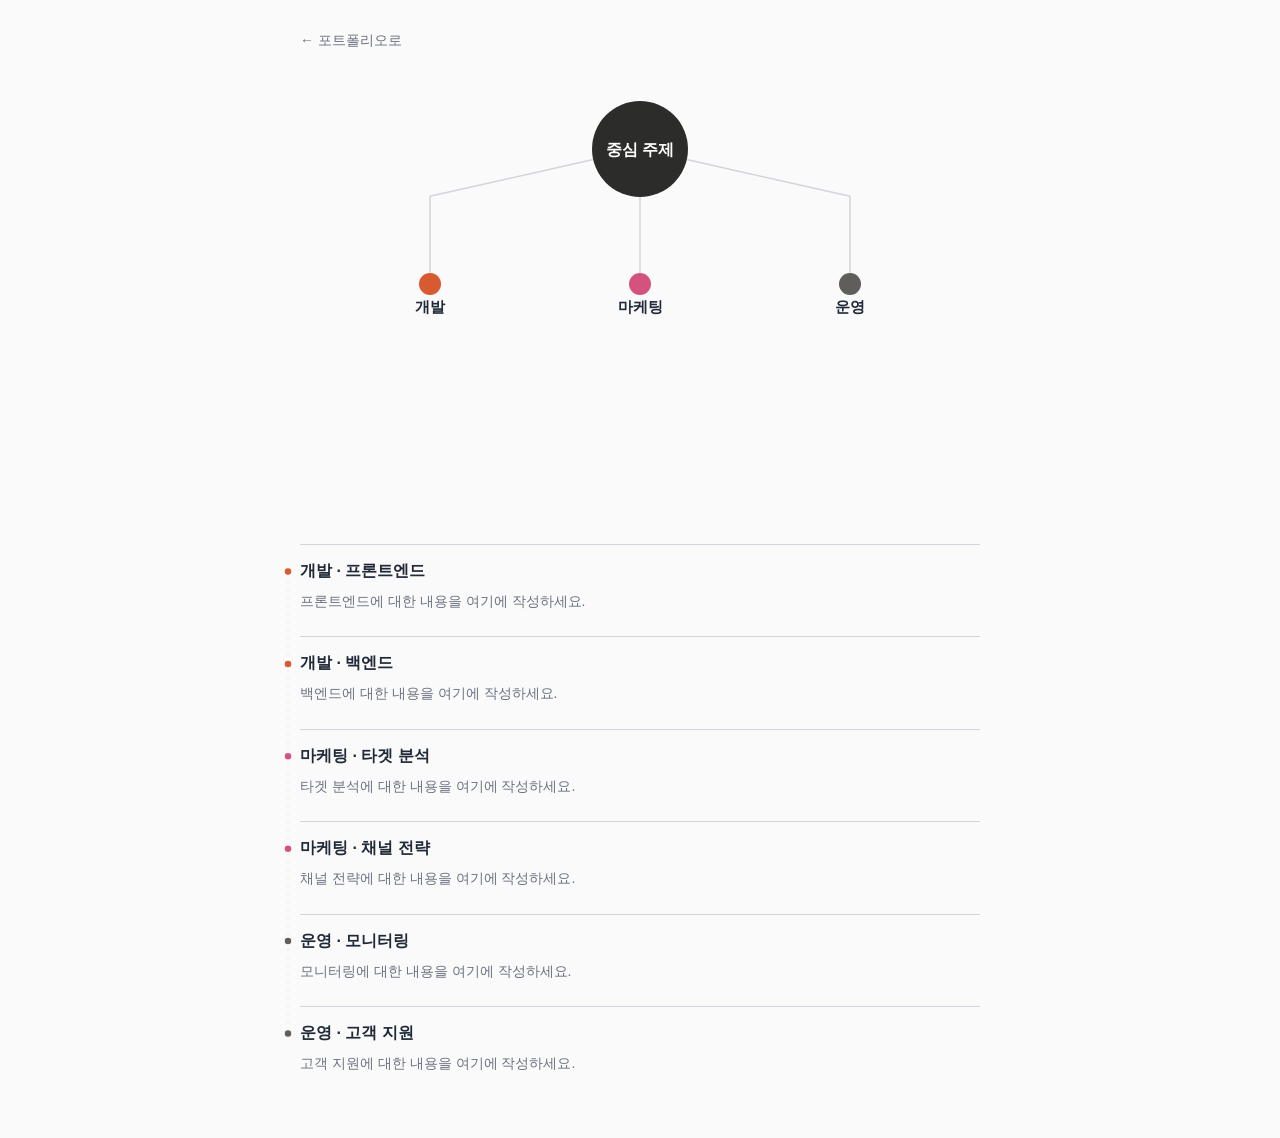
==== mindmap.html @ 27775f8b "Add mindmap component and switch homepage to a light color scheme - New mindmap.html: interactive mi" ====
<!DOCTYPE html>
<html lang="ko">
<head>
<meta charset="UTF-8">
<meta name="viewport" content="width=device-width, initial-scale=1.0">
<title>이용수 — 마인드맵</title>
<style>
  :root {
    --mm-text: #1f2937;
    --mm-text-secondary: #6b7280;
    --mm-line: #d1d5db;
    --mm-accent: #2563eb;
    --mm-root-fill: #2c2c2a;
    --mm-root-text: #ffffff;
  }
  html { scroll-behavior: auto; }
  body {
    margin: 0;
    position: relative;
    font-family: -apple-system, BlinkMacSystemFont, "Segoe UI", Roboto, "Apple SD Gothic Neo", "Noto Sans KR", sans-serif;
    background: #fafafa;
    display: flex;
    flex-direction: column;
    align-items: center;
    padding: 2rem 1rem 4rem;
    box-sizing: border-box;
  }
  .mm-back {
    width: 100%;
    max-width: 680px;
    margin: 0 auto 1.5rem;
    color: var(--mm-text-secondary);
    text-decoration: none;
    font-size: 14px;
  }
  .mm-back:hover { color: var(--mm-accent); }
  .mindmap {
    width: 100%;
    max-width: 680px;
    position: relative;
    z-index: 1;
  }
  .mindmap svg {
    width: 100%;
    height: auto;
    display: block;
  }
  .mm-branch, .mm-leaf {
    cursor: pointer;
  }
  .mm-branch:focus-visible circle,
  .mm-leaf:focus-visible circle {
    outline: 2px solid var(--mm-accent);
    outline-offset: 2px;
  }
  .mm-children {
    opacity: 0;
    pointer-events: none;
    transition: opacity 0.25s ease;
  }
  .mm-children.open {
    opacity: 1;
    pointer-events: auto;
  }
  .mm-branch:hover circle.mm-dot,
  .mm-leaf:hover circle.mm-dot {
    filter: brightness(1.1);
  }
  .mm-connector {
    transition: stroke 0.25s ease, stroke-width 0.25s ease;
  }
  .mm-connector.mm-path-highlight {
    stroke: var(--mm-accent);
    stroke-width: 2.5;
  }
  .mm-label-main {
    font-size: 15px;
    font-weight: 600;
    fill: var(--mm-text);
  }
  .mm-label-sub {
    font-size: 13px;
    font-weight: 400;
    fill: var(--mm-text-secondary);
  }
  .mm-label-root {
    font-size: 16px;
    font-weight: 600;
    fill: var(--mm-root-text);
  }

  #mm-leader-overlay {
    position: absolute;
    top: 0;
    left: 0;
    z-index: 0;
    pointer-events: none;
  }
  .mm-spine {
    fill: none;
    stroke: var(--mm-line);
    stroke-dasharray: 4 4;
    opacity: 0.35;
  }
  .mm-spine-dot {
    stroke: #fafafa;
    stroke-width: 1.5;
    transition: r 0.2s ease, fill 0.2s ease;
  }
  .mm-spine-dot.mm-path-highlight {
    fill: var(--mm-accent) !important;
    r: 6;
  }
  .mm-leader {
    fill: none;
    opacity: 0;
    transition: opacity 0.25s ease, stroke 0.25s ease, stroke-width 0.25s ease;
  }
  .mm-leader.mm-path-highlight {
    opacity: 1;
    stroke: var(--mm-accent);
    stroke-width: 2;
  }

  #mm-content {
    width: 100%;
    max-width: 680px;
    margin-top: 2.5rem;
    display: flex;
    flex-direction: column;
    gap: 1.5rem;
    position: relative;
    z-index: 1;
  }
  .mm-section {
    border-top: 1px solid var(--mm-line);
    padding-top: 1rem;
    scroll-margin-top: 1.5rem;
    background: #fafafa;
  }
  .mm-section-header {
    margin: 0 0 0.5rem;
    font-size: 16px;
    font-weight: 600;
    color: var(--mm-text);
    cursor: pointer;
  }
  .mm-section-header:hover,
  .mm-section-header:focus-visible {
    color: var(--mm-accent);
  }
  .mm-section-header:focus-visible {
    outline: 2px solid var(--mm-accent);
    outline-offset: 3px;
  }
  .mm-section-body {
    margin: 0;
    font-size: 14px;
    line-height: 1.6;
    color: var(--mm-text-secondary);
  }

  @media (prefers-reduced-motion: reduce) {
    html { scroll-behavior: auto; }
  }
</style>
</head>
<body>

<a class="mm-back" href="index.html">← 포트폴리오로</a>
<svg id="mm-leader-overlay" aria-hidden="true"></svg>
<div class="mindmap" id="mindmap-root"></div>
<div id="mm-content"></div>

<script>
(function () {
  var NS = 'http://www.w3.org/2000/svg';

  // 데이터: label/children 텍스트, 브랜치 추가·삭제, 각 세부 항목의 본문(text)을 필요에 맞게 수정하세요.
  var data = {
    label: '중심 주제',
    children: [
      { label: '개발', color: '#D85A30', children: [
        { label: '프론트엔드', text: '프론트엔드에 대한 내용을 여기에 작성하세요.' },
        { label: '백엔드', text: '백엔드에 대한 내용을 여기에 작성하세요.' }
      ]},
      { label: '마케팅', color: '#D4537E', children: [
        { label: '타겟 분석', text: '타겟 분석에 대한 내용을 여기에 작성하세요.' },
        { label: '채널 전략', text: '채널 전략에 대한 내용을 여기에 작성하세요.' }
      ]},
      { label: '운영', color: '#5F5E5A', children: [
        { label: '모니터링', text: '모니터링에 대한 내용을 여기에 작성하세요.' },
        { label: '고객 지원', text: '고객 지원에 대한 내용을 여기에 작성하세요.' }
      ]}
    ]
  };

  var prefersReduced = window.matchMedia && window.matchMedia('(prefers-reduced-motion: reduce)').matches;
  var scrollDuration = 1100;

  function easeInOutQuad(t) { return t < 0.5 ? 2 * t * t : -1 + (4 - 2 * t) * t; }

  function smoothScrollTo(targetY) {
    targetY = Math.max(0, targetY);
    if (prefersReduced) { window.scrollTo(0, targetY); return; }
    var startY = window.pageYOffset;
    var diff = targetY - startY;
    if (Math.abs(diff) < 1) return;
    var start = null;
    function step(ts) {
      if (!start) start = ts;
      var t = Math.min((ts - start) / scrollDuration, 1);
      window.scrollTo(0, startY + diff * easeInOutQuad(t));
      if (t < 1) requestAnimationFrame(step);
    }
    requestAnimationFrame(step);
  }

  function scrollElementToCenter(target) {
    var rect = target.getBoundingClientRect();
    smoothScrollTo(rect.top + window.pageYOffset - (window.innerHeight / 2 - rect.height / 2));
  }

  function scrollElementToTop(target, offset) {
    var rect = target.getBoundingClientRect();
    smoothScrollTo(rect.top + window.pageYOffset - (offset || 20));
  }

  // 모바일 스크롤을 고려해 트리는 항상 아래로만 자란다: 중심 → 브랜치 행 → 세부 브랜치 행
  var cx = 340;
  var Y0 = 75, Y1 = 210, Y2 = 350;
  var centralR = 48, dotR2 = 11, dotR3 = 7;
  var n = data.children.length;
  var branchMargin = 130;
  var branchSpacing = n > 1 ? (680 - 2 * branchMargin) / (n - 1) : 0;
  var childSpread = 90;

  function slotX(slot) { return n > 1 ? branchMargin + slot * branchSpacing : cx; }
  function childOffset(count, j) { return count === 1 ? 0 : -childSpread / 2 + j * (childSpread / (count - 1)); }

  function el(tag, attrs, parent, text) {
    var e = document.createElementNS(NS, tag);
    for (var k in attrs) e.setAttribute(k, attrs[k]);
    if (text !== undefined) e.textContent = text;
    if (parent) parent.appendChild(e);
    return e;
  }

  // 대각으로 나왔다가 아래로 뻗는 연결선 경로 (elbow connector). 항상 아래 방향으로만 그려진다.
  function elbowPath(xa, ya, xb, yb, fraction) {
    var bendY = ya + (yb - ya) * fraction;
    return 'M ' + xa + ' ' + ya + ' L ' + xb + ' ' + bendY + ' L ' + xb + ' ' + yb;
  }

  // 세부 항목 → 스파인(모든 헤더를 관통하는 세로선) 합류 지점까지의 경로
  function elbowToSpine(xa, ya, spineX, yb, diagDrop) {
    var bendY = Math.min(ya + diagDrop, yb);
    return 'M ' + xa + ' ' + ya + ' L ' + spineX + ' ' + bendY + ' L ' + spineX + ' ' + yb;
  }

  var svg = el('svg', { viewBox: '0 0 680 430', role: 'img', 'aria-labelledby': 'mm-title mm-desc' });
  el('title', { id: 'mm-title' }, svg, '마인드맵');
  el('desc', { id: 'mm-desc' }, svg, '중심 주제에서 아래로 뻗어나가는 브랜치형 마인드맵. 세부 항목을 클릭하면 관련 내용으로 이동합니다.');

  var linesLayer = el('g', {}, svg);
  var nodesLayer = el('g', {}, svg);

  // 중심 노드
  var rootG = el('g', {}, nodesLayer);
  el('circle', { cx: cx, cy: Y0, r: centralR, fill: 'var(--mm-root-fill)' }, rootG);
  el('text', { class: 'mm-label-root', x: cx, y: Y0, 'text-anchor': 'middle', 'dominant-baseline': 'central' }, rootG, data.label);

  var branchPaths = [], branchDots = [], branchLabelEls = [];
  var childPaths = [], leafCircles = [], leafLabelEls = [];
  var leaderPaths = [], headerEls = [], spineDots = [];
  var branchGEls = [], childrenGEls = [];
  var contentContainer = document.getElementById('mm-content');
  var overlay = document.getElementById('mm-leader-overlay');
  var spineLine = el('path', { class: 'mm-spine' }, overlay);

  var currentOrder = [];
  for (var oi = 0; oi < n; oi++) currentOrder.push(oi);

  // 각 브랜치 내부 세부 항목의 표시 순서
  var childOrders = [];
  for (var ci = 0; ci < n; ci++) {
    var co = [];
    for (var cj = 0; cj < data.children[ci].children.length; cj++) co.push(cj);
    childOrders.push(co);
  }

  var activeHighlight = null;
  var activeBranchIndex = null;

  function clearHighlight() {
    if (!activeHighlight) return;
    activeHighlight.forEach(function (p) { p.classList.remove('mm-path-highlight'); });
    activeHighlight = null;
    activeBranchIndex = null;
  }

  function highlightPath(i, j) {
    clearHighlight();
    var els = [branchPaths[i]];
    if (typeof j === 'number') {
      els.push(childPaths[i][j]);
      if (leaderPaths[i] && leaderPaths[i][j]) els.push(leaderPaths[i][j]);
      if (spineDots[i] && spineDots[i][j]) els.push(spineDots[i][j]);
    }
    els.forEach(function (p) { p.classList.add('mm-path-highlight'); });
    activeHighlight = els;
    activeBranchIndex = i;
  }

  // 위치가 바뀔 때는 기존 선을 먼저 지우고(페이드 아웃이 끝난 뒤) 회전과 스크롤을 동시에 시작한다.
  var HIGHLIGHT_FADE = 260;

  function clearHighlightThen(needsMove, callback) {
    if (!activeHighlight || !needsMove || prefersReduced) {
      clearHighlight();
      callback();
      return;
    }
    clearHighlight();
    setTimeout(callback, HIGHLIGHT_FADE);
  }

  function goToContent(i, j) {
    var needsMove = currentOrder.indexOf(i) !== 0 || childOrders[i].indexOf(j) !== 0;
    clearHighlightThen(needsMove, function () {
      // 회전과 스크롤을 동시에 진행하고, 회전이 끝나면 선을 그린다.
      var target = document.getElementById('content-' + i + '-' + j);
      if (target) scrollElementToCenter(target);
      moveToLeftmost(i, j, function () { highlightPath(i, j); });
    });
  }

  function goToMap(i, j) {
    if (childrenGEls[i] && !childrenGEls[i].classList.contains('open')) {
      childrenGEls[i].classList.add('open');
      if (branchGEls[i]) branchGEls[i].setAttribute('aria-expanded', 'true');
    }
    var needsMove = currentOrder.indexOf(i) !== 0 || childOrders[i].indexOf(j) !== 0;
    clearHighlightThen(needsMove, function () {
      scrollElementToTop(document.getElementById('mindmap-root'));
      moveToLeftmost(i, j, function () { highlightPath(i, j); });
    });
  }

  // 선택한 브랜치를 가장 왼쪽으로 회전시키고, 세부 항목을 함께 지정했다면
  // 그 브랜치 안에서도 해당 항목이 가장 왼쪽에 오도록 회전시킨다.
  // (헤더로 이어지는 선이 최대한 짧고 곧게 보이도록)
  function moveToLeftmost(i, j, callback) {
    var idx = currentOrder.indexOf(i);
    var newOrder = idx === 0 ? currentOrder.slice()
      : currentOrder.slice(idx).concat(currentOrder.slice(0, idx));

    var newChildOrder = childOrders[i].slice();
    if (typeof j === 'number') {
      var cidx = newChildOrder.indexOf(j);
      if (cidx > 0) newChildOrder = newChildOrder.slice(cidx).concat(newChildOrder.slice(0, cidx));
    }

    var branchMoved = idx !== 0;
    var childMoved = newChildOrder.join() !== childOrders[i].join();
    if (!branchMoved && !childMoved) {
      if (callback) callback();
      return;
    }

    if (prefersReduced) {
      currentOrder = newOrder;
      childOrders[i] = newChildOrder;
      applyLayout();
      layoutLeaderLines();
      if (callback) callback();
      return;
    }

    animateReorder(newOrder, i, newChildOrder, 450, function () {
      layoutLeaderLines();
      if (callback) callback();
    });
  }

  function animateReorder(newOrder, movedBranch, newChildOrder, duration, done) {
    var oldOrder = currentOrder.slice();
    var oldChildOrder = childOrders[movedBranch].slice();
    var start = null;
    function ease(t) { return t < 0.5 ? 2 * t * t : -1 + (4 - 2 * t) * t; }
    function frame(ts) {
      if (!start) start = ts;
      var et = ease(Math.min((ts - start) / duration, 1));
      for (var i = 0; i < n; i++) {
        var x2 = slotX(oldOrder.indexOf(i)) + (slotX(newOrder.indexOf(i)) - slotX(oldOrder.indexOf(i))) * et;
        branchDots[i].setAttribute('cx', x2);
        branchLabelEls[i].setAttribute('x', x2);
        branchPaths[i].setAttribute('d', elbowPath(cx, Y0, x2, Y1, 0.35));

        var childCount = data.children[i].children.length;
        var fromOrder = i === movedBranch ? oldChildOrder : childOrders[i];
        var toOrder = i === movedBranch ? newChildOrder : childOrders[i];
        for (var j = 0; j < childCount; j++) {
          var fromOff = childOffset(childCount, fromOrder.indexOf(j));
          var toOff = childOffset(childCount, toOrder.indexOf(j));
          var x3 = x2 + fromOff + (toOff - fromOff) * et;
          leafCircles[i][j].setAttribute('cx', x3);
          leafLabelEls[i][j].setAttribute('x', x3);
          childPaths[i][j].setAttribute('d', elbowPath(x2, Y1, x3, Y2, 0.35));
        }
      }
      if (et < 1 && (ts - start) < duration) {
        requestAnimationFrame(frame);
      } else {
        currentOrder = newOrder;
        childOrders[movedBranch] = newChildOrder;
        if (done) done();
      }
    }
    requestAnimationFrame(frame);
  }

  function applyLayout() {
    for (var i = 0; i < n; i++) {
      var x2 = slotX(currentOrder.indexOf(i));
      branchDots[i].setAttribute('cx', x2);
      branchLabelEls[i].setAttribute('x', x2);
      branchPaths[i].setAttribute('d', elbowPath(cx, Y0, x2, Y1, 0.35));
      var childCount = data.children[i].children.length;
      for (var j = 0; j < childCount; j++) {
        var x3 = x2 + childOffset(childCount, childOrders[i].indexOf(j));
        leafCircles[i][j].setAttribute('cx', x3);
        leafLabelEls[i][j].setAttribute('x', x3);
        childPaths[i][j].setAttribute('d', elbowPath(x2, Y1, x3, Y2, 0.35));
      }
    }
  }

  data.children.forEach(function (branch, i) {
    var x2 = slotX(i);
    var y2 = Y1;

    var branchPath = el('path', {
      class: 'mm-connector',
      d: elbowPath(cx, Y0, x2, y2, 0.35),
      fill: 'none',
      stroke: 'var(--mm-line)',
      'stroke-width': '1.5',
      'stroke-linejoin': 'round'
    }, linesLayer);
    branchPaths[i] = branchPath;
    childPaths[i] = [];
    leafCircles[i] = [];
    leafLabelEls[i] = [];
    leaderPaths[i] = [];
    headerEls[i] = [];
    spineDots[i] = [];

    var childrenG = el('g', { class: 'mm-children', id: 'mm-children-' + i }, nodesLayer);
    childrenGEls[i] = childrenG;

    var branchG = el('g', {
      class: 'mm-branch',
      tabindex: '0',
      role: 'button',
      'aria-expanded': 'false',
      'aria-label': branch.label + ' 브랜치, 세부 항목 펼치기'
    }, nodesLayer);
    branchGEls[i] = branchG;
    branchDots[i] = el('circle', { class: 'mm-dot', cx: x2, cy: y2, r: dotR2, fill: branch.color }, branchG);
    branchLabelEls[i] = el('text', { class: 'mm-label-main', x: x2, y: y2 + dotR2 + 6, 'text-anchor': 'middle', 'dominant-baseline': 'hanging' }, branchG, branch.label);

    var childCount = branch.children.length;
    branch.children.forEach(function (child, j) {
      var x3 = x2 + childOffset(childCount, j);
      var y3 = Y2;

      var childPath = el('path', {
        class: 'mm-connector',
        d: elbowPath(x2, y2, x3, y3, 0.35),
        fill: 'none',
        stroke: 'var(--mm-line)',
        'stroke-width': '1',
        opacity: '0.8',
        'stroke-linejoin': 'round'
      }, childrenG);
      childPaths[i][j] = childPath;

      var leafG = el('g', {
        class: 'mm-leaf',
        tabindex: '0',
        role: 'button',
        'aria-label': child.label + ' 항목, 관련 내용으로 이동'
      }, childrenG);
      leafCircles[i][j] = el('circle', { cx: x3, cy: y3, r: dotR3, fill: branch.color, opacity: '0.85' }, leafG);
      leafLabelEls[i][j] = el('text', { class: 'mm-label-sub', x: x3, y: y3 + dotR3 + 6, 'text-anchor': 'middle', 'dominant-baseline': 'hanging' }, leafG, child.label);

      leafG.addEventListener('click', function () { goToContent(i, j); });
      leafG.addEventListener('keydown', function (e) {
        if (e.key === 'Enter' || e.key === ' ') { e.preventDefault(); goToContent(i, j); }
      });

      // 세부 항목에 대응하는 본문 섹션 (헤더 클릭 시 마인드맵으로 복귀)
      var section = document.createElement('section');
      section.className = 'mm-section';
      section.id = 'content-' + i + '-' + j;

      var header = document.createElement('h3');
      header.className = 'mm-section-header';
      header.tabIndex = 0;
      header.setAttribute('role', 'button');
      header.setAttribute('aria-label', '마인드맵으로 돌아가기');
      header.textContent = branch.label + ' · ' + child.label;
      header.addEventListener('click', function () { goToMap(i, j); });
      header.addEventListener('keydown', function (e) {
        if (e.key === 'Enter' || e.key === ' ') { e.preventDefault(); goToMap(i, j); }
      });
      headerEls[i][j] = header;

      var body = document.createElement('p');
      body.className = 'mm-section-body';
      body.textContent = child.text || '';

      section.appendChild(header);
      section.appendChild(body);
      contentContainer.appendChild(section);

      // 세부 항목 → 스파인까지의 안내선 (클릭 시에만 표시)
      var leader = el('path', { class: 'mm-leader' }, overlay);
      leaderPaths[i][j] = leader;

      // 스파인 위, 이 헤더와 만나는 지점의 점 (항상 표시 — 모든 헤더가 스파인에 연결돼 있음을 보여줌)
      var dot = el('circle', { class: 'mm-spine-dot', r: 4, fill: branch.color }, overlay);
      spineDots[i][j] = dot;
    });

    function toggle() {
      var isOpen = childrenG.classList.contains('open');
      var isLeftmost = currentOrder.indexOf(i) === 0;

      if (isOpen && isLeftmost) {
        // 이미 선택되어 열려있는(가장 왼쪽) 브랜치는 다시 눌러도 그대로 유지한다.
        return;
      }

      if (isOpen) {
        childrenG.classList.remove('open');
        branchG.setAttribute('aria-expanded', 'false');
        // 닫히는 브랜치에 활성화된 안내선이 걸려 있었다면 함께 정리해 선이 끊긴 채 남지 않게 한다.
        if (activeBranchIndex === i) clearHighlight();
        return;
      }

      childrenG.classList.add('open');
      branchG.setAttribute('aria-expanded', 'true');
    }
    branchG.addEventListener('click', toggle);
    branchG.addEventListener('keydown', function (e) {
      if (e.key === 'Enter' || e.key === ' ') {
        e.preventDefault();
        toggle();
      }
    });
  });

  document.getElementById('mindmap-root').appendChild(svg);

  // 모든 좌표는 실제 렌더링된 픽셀 위치를 기준으로 계산한다 (반응형 대응)
  function layoutLeaderLines() {
    var docW = document.documentElement.scrollWidth;
    var docH = document.documentElement.scrollHeight;
    overlay.setAttribute('width', docW);
    overlay.setAttribute('height', docH);
    overlay.style.width = docW + 'px';
    overlay.style.height = docH + 'px';

    var scrollX = window.pageXOffset;
    var scrollY = window.pageYOffset;

    var firstHeaderRect = headerEls[0][0].getBoundingClientRect();
    var spineX = Math.max(4, firstHeaderRect.left - 12 + scrollX);

    var minY = Infinity, maxY = -Infinity;

    for (var i = 0; i < leafCircles.length; i++) {
      for (var j = 0; j < leafCircles[i].length; j++) {
        var leafRect = leafCircles[i][j].getBoundingClientRect();
        var headerRect = headerEls[i][j].getBoundingClientRect();

        var xa = leafRect.left + leafRect.width / 2 + scrollX;
        var ya = leafRect.top + leafRect.height / 2 + scrollY;
        var yb = headerRect.top + headerRect.height / 2 + scrollY;

        leaderPaths[i][j].setAttribute('d', elbowToSpine(xa, ya, spineX, yb, 50));
        leaderPaths[i][j].setAttribute('stroke', data.children[i].color);

        spineDots[i][j].setAttribute('cx', spineX);
        spineDots[i][j].setAttribute('cy', yb);

        if (yb < minY) minY = yb;
        if (yb > maxY) maxY = yb;
      }
    }

    spineLine.setAttribute('d', 'M ' + spineX + ' ' + minY + ' L ' + spineX + ' ' + maxY);
  }

  requestAnimationFrame(layoutLeaderLines);
  var resizeTimer;
  window.addEventListener('resize', function () {
    clearTimeout(resizeTimer);
    resizeTimer = setTimeout(layoutLeaderLines, 150);
  });
})();
</script>

</body>
</html>
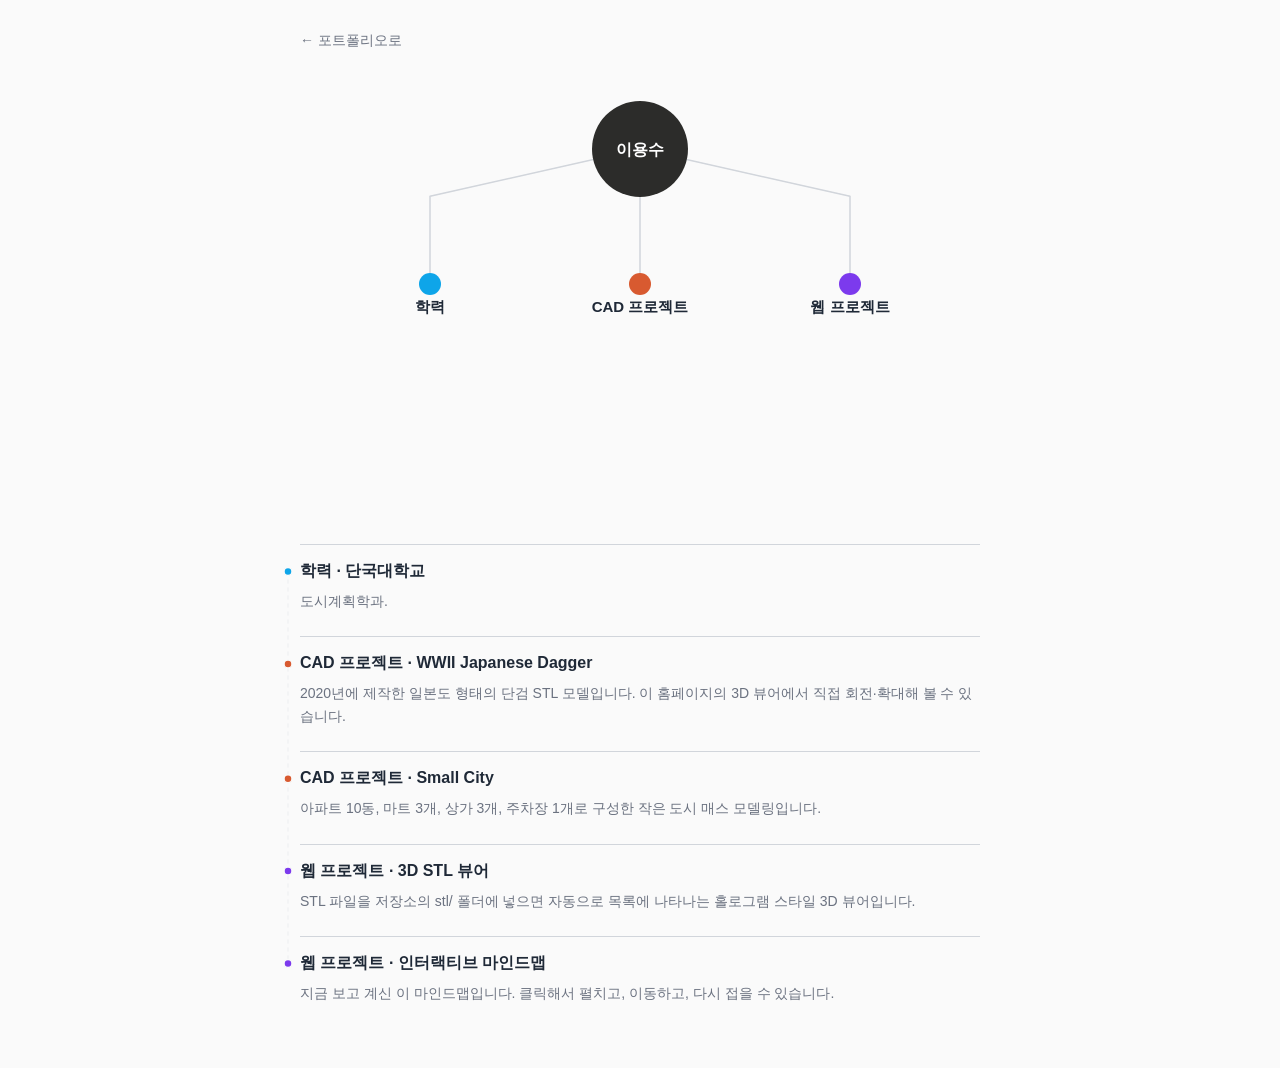
==== commit bf86bb8f: "Personalize mindmap content: 학력 / CAD 프로젝트 / 웹 프로젝트 Replaces the generic 개발/마케팅/운영 placeholder data " ====
--- a/mindmap.html
+++ b/mindmap.html
@@ -178,19 +178,18 @@
 
   // 데이터: label/children 텍스트, 브랜치 추가·삭제, 각 세부 항목의 본문(text)을 필요에 맞게 수정하세요.
   var data = {
-    label: '중심 주제',
+    label: '이용수',
     children: [
-      { label: '개발', color: '#D85A30', children: [
-        { label: '프론트엔드', text: '프론트엔드에 대한 내용을 여기에 작성하세요.' },
-        { label: '백엔드', text: '백엔드에 대한 내용을 여기에 작성하세요.' }
+      { label: '학력', color: '#0EA5E9', children: [
+        { label: '단국대학교', text: '도시계획학과.' }
       ]},
-      { label: '마케팅', color: '#D4537E', children: [
-        { label: '타겟 분석', text: '타겟 분석에 대한 내용을 여기에 작성하세요.' },
-        { label: '채널 전략', text: '채널 전략에 대한 내용을 여기에 작성하세요.' }
+      { label: 'CAD 프로젝트', color: '#D85A30', children: [
+        { label: 'WWII Japanese Dagger', text: '2020년에 제작한 일본도 형태의 단검 STL 모델입니다. 이 홈페이지의 3D 뷰어에서 직접 회전·확대해 볼 수 있습니다.' },
+        { label: 'Small City', text: '아파트 10동, 마트 3개, 상가 3개, 주차장 1개로 구성한 작은 도시 매스 모델링입니다.' }
       ]},
-      { label: '운영', color: '#5F5E5A', children: [
-        { label: '모니터링', text: '모니터링에 대한 내용을 여기에 작성하세요.' },
-        { label: '고객 지원', text: '고객 지원에 대한 내용을 여기에 작성하세요.' }
+      { label: '웹 프로젝트', color: '#7C3AED', children: [
+        { label: '3D STL 뷰어', text: 'STL 파일을 저장소의 stl/ 폴더에 넣으면 자동으로 목록에 나타나는 홀로그램 스타일 3D 뷰어입니다.' },
+        { label: '인터랙티브 마인드맵', text: '지금 보고 계신 이 마인드맵입니다. 클릭해서 펼치고, 이동하고, 다시 접을 수 있습니다.' }
       ]}
     ]
   };
